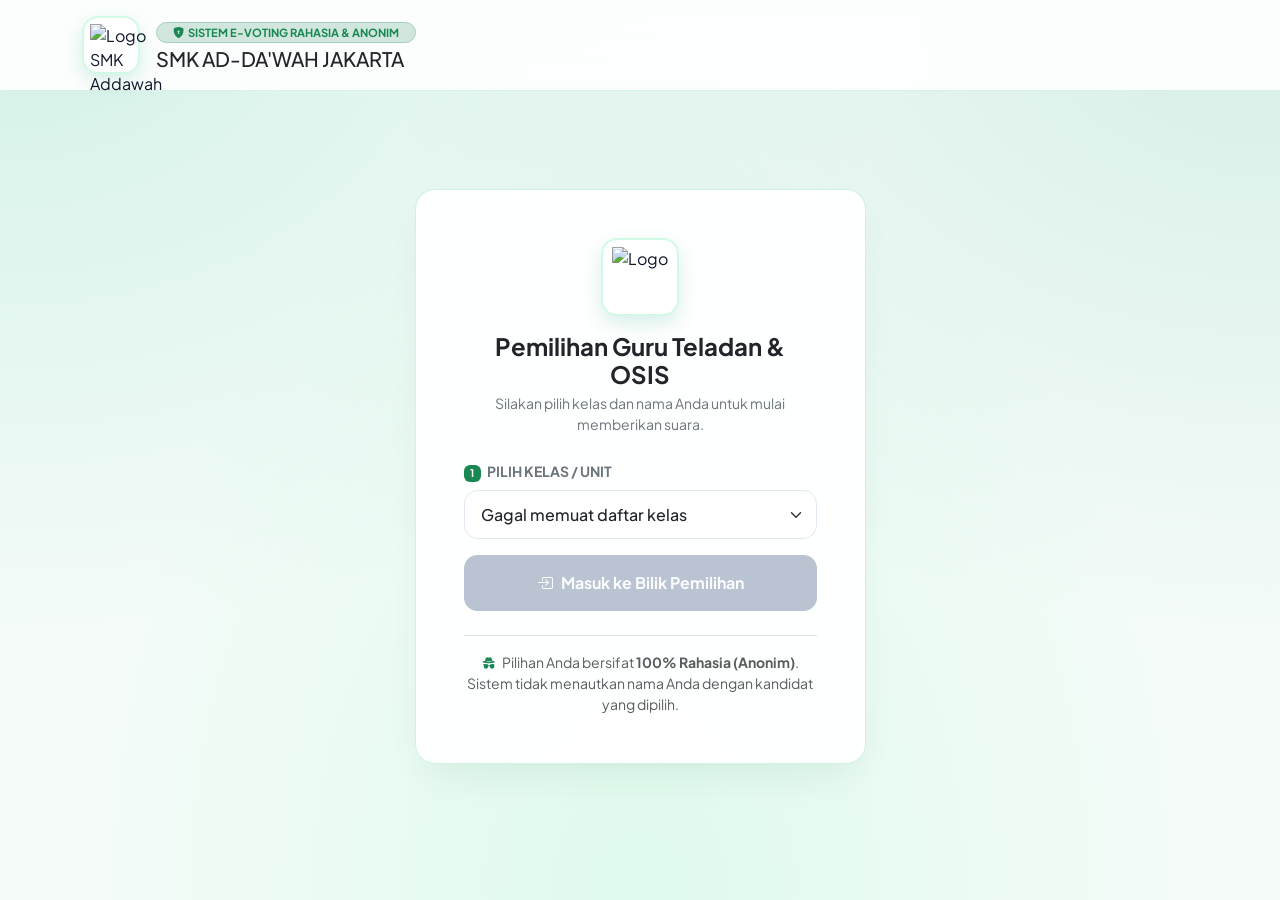
==== evoting-addawah/index.html @ 43972d04 "evoting" ====
<!DOCTYPE html>
<html lang="id">
<head>
    <meta charset="UTF-8">
    <meta name="viewport" content="width=device-width, initial-scale=1.0">
    <title>E-Voting SMK AD-DA'WAH</title>
    <!-- Bootstrap 5.3.3 CSS -->
    <link href="https://cdn.jsdelivr.net/npm/bootstrap@5.3.3/dist/css/bootstrap.min.css" rel="stylesheet">
    <!-- Bootstrap Icons -->
    <link href="https://cdn.jsdelivr.net/npm/bootstrap-icons@1.11.3/font/bootstrap-icons.min.css" rel="stylesheet">
    <!-- Custom Style -->
    <link rel="stylesheet" href="css/style.css">
</head>
<body>

    <!-- NAVBAR UTAMA -->
    <nav class="navbar navbar-emerald sticky-top py-3">
        <div class="container d-flex justify-content-between align-items-center">
            <div class="d-flex align-items-center gap-3">
                <!-- Klik 5x pada Logo untuk membuka Halaman Rahasia Admin -->
                <div class="school-logo-wrapper" id="secretLogoTrigger" title="Logo Sekolah">
                    <img src="https://i.ibb.co.com/Ngh0x6Rr/Addawah-300x.png" alt="Logo SMK Addawah" class="dynamic-school-logo">
                </div>
                <div>
                    <span class="badge bg-success-subtle text-success border border-success-subtle rounded-pill px-3 py-1 mb-1 fw-bold" style="font-size: 0.7rem;">
                        <i class="bi bi-shield-lock-fill me-1"></i>SISTEM E-VOTING RAHASIA & ANONIM
                    </span>
                    <h5 class="mb-0 fw-extrabold text-dark dynamic-school-name">SMK AD-DA'WAH JAKARTA</h5>
                </div>
            </div>

            <!-- Info Pemilih Aktif (Muncul saat di Bilik Suara) -->
            <div id="activeVoterBadge" class="d-none align-items-center gap-3">
                <div class="text-end d-none d-md-block">
                    <div class="fw-bold text-dark small" id="navVoterName">-</div>
                    <div class="text-success small fw-semibold" id="navVoterClass">-</div>
                </div>
                <button type="button" id="btnCancelVoteSession" class="btn btn-outline-danger btn-sm rounded-pill px-3 fw-semibold">
                    <i class="bi bi-box-arrow-right me-1"></i>Keluar
                </button>
            </div>
        </div>
    </nav>

    <!-- MAIN CONTENT CONTAINER -->
    <main class="container py-4 py-lg-5">

        <!-- =======================================================
             SECTION 1: HALAMAN LOGIN PEMILIH (CASCADING DROPDOWN)
             ======================================================= -->
        <section id="loginSection" class="row justify-content-center align-items-center" style="min-height: 75vh;">
            <div class="col-12 col-md-8 col-lg-5">
                <div class="glass-card p-4 p-md-5">
                    <div class="text-center mb-4">
                        <div class="mx-auto mb-3 school-logo-wrapper" style="width: 78px; height: 78px;">
                            <img src="https://i.ibb.co.com/Ngh0x6Rr/Addawah-300x.png" alt="Logo" class="dynamic-school-logo">
                        </div>
                        <h4 class="fw-bold text-dark mb-1 dynamic-election-title">Pemilihan Guru Teladan & OSIS</h4>
                        <p class="text-secondary small mb-0">Silakan pilih kelas dan nama Anda untuk mulai memberikan suara.</p>
                    </div>

                    <form id="voterLoginForm" novalidate>
                        <!-- LANGKAH 1: PILIH KELAS -->
                        <div class="mb-3">
                            <label for="selectKelas" class="form-label fw-bold small text-uppercase text-secondary">
                                <span class="badge bg-success me-1">1</span> Pilih Kelas / Unit
                            </label>
                            <select id="selectKelas" class="form-select" required>
                                <option value="">-- Memuat daftar kelas... --</option>
                            </select>
                        </div>

                        <!-- LANGKAH 2: PILIH NAMA (MUNCUL SETELAH KELAS DIPILIH) -->
                        <div id="stepNamaWrapper" class="mb-3 cascade-step cascade-hidden">
                            <label for="selectNama" class="form-label fw-bold small text-uppercase text-secondary">
                                <span class="badge bg-success me-1">2</span> Pilih Nama Lengkap
                            </label>
                            <select id="selectNama" class="form-select" required disabled>
                                <option value="">-- Pilih nama Anda --</option>
                            </select>
                        </div>

                        <!-- LANGKAH 3: PASSWORD (MUNCUL SETELAH NAMA DIPILIH) -->
                        <div id="stepPasswordWrapper" class="mb-4 cascade-step cascade-hidden">
                            <label for="inputVoterPassword" class="form-label fw-bold small text-uppercase text-secondary">
                                <span class="badge bg-success me-1">3</span> Kata Sandi / Token Pemilih
                            </label>
                            <div class="input-group">
                                <span class="input-group-text bg-light border-end-0 rounded-start-3">
                                    <i class="bi bi-key-fill text-success"></i>
                                </span>
                                <input type="password" id="inputVoterPassword" class="form-control border-start-0" placeholder="Masukkan password Anda..." required>
                                <button class="btn btn-outline-secondary rounded-end-3" type="button" id="toggleVoterPass">
                                    <i class="bi bi-eye"></i>
                                </button>
                            </div>
                        </div>

                        <!-- TOMBOL MASUK -->
                        <div id="loginActionWrapper" class="d-grid">
                            <button type="submit" id="btnVoterLogin" class="btn btn-emerald py-3" disabled>
                                <i class="bi bi-box-arrow-in-right me-2"></i>Masuk ke Bilik Pemilihan
                            </button>
                        </div>
                    </form>

                    <div class="mt-4 pt-3 border-top text-center">
                        <small class="text-muted d-block">
                            <i class="bi bi-incognito text-success me-1"></i>
                            Pilihan Anda bersifat <strong>100% Rahasia (Anonim)</strong>. Sistem tidak menautkan nama Anda dengan kandidat yang dipilih.
                        </small>
                    </div>
                </div>
            </div>
        </section>

        <!-- =======================================================
             SECTION 2: HALAMAN PEMILIHAN (WIZARD STEP-BY-STEP & REVIEW)
             ======================================================= -->
        <section id="votingSection" class="d-none">
            
            <!-- HEADER PROGRES WIZARD -->
            <div class="glass-card p-4 mb-4">
                <div class="d-flex flex-wrap justify-content-between align-items-center gap-3 mb-3">
                    <div>
                        <span class="badge bg-success-subtle text-success border border-success-subtle rounded-pill px-3 py-1 mb-2 fw-bold" id="wizardStepBadge">
                            Langkah 1 dari 7
                        </span>
                        <h4 class="fw-bold mb-1 text-dark" id="wizardCategoryTitle">Memuat Kategori...</h4>
                        <p class="text-secondary small mb-0" id="wizardCategoryDesc">
    Pilih 1 kandidat guru untuk setiap kategori. Klik kembali kartu kandidat yang terpilih jika ingin mengubah pilihan.
</p>
                    </div>
                    <div class="text-md-end">
                        <span class="small fw-bold text-secondary d-block mb-1">PROGRES PEMILIHAN</span>
                        <span class="fs-5 fw-extrabold text-success" id="wizardProgressText">0 / 0 Terisi</span>
                    </div>
                </div>
                <div class="progress" style="height: 8px; border-radius: 99px; background-color: #e2e8f0;">
                    <div id="wizardProgressBar" class="progress-bar bg-success" role="progressbar" style="width: 0%; transition: width 0.35s ease;"></div>
                </div>
            </div>

            <!-- STEP VIEW A: GRID KANDIDAT + SEARCH BAR -->
            <div id="wizardCandidateStepView">
                <!-- Baris Pencarian Cepat & Indikator Pilihan Saat Ini -->
                <div class="glass-card p-3 mb-4">
                    <div class="row g-3 align-items-center justify-content-between">
                        <div class="col-12 col-md-5 col-lg-4">
                            <div class="input-group input-group-sm">
                                <span class="input-group-text bg-white border-end-0 text-secondary">
                                    <i class="bi bi-search"></i>
                                </span>
                                <input type="search" id="wizardSearchInput" class="form-control border-start-0 ps-0" placeholder="Ketik nama atau jabatan guru...">
                            </div>
                        </div>
                        <div class="col-12 col-md-7 col-lg-8 text-md-end">
                            <span class="small text-secondary" id="currentStepSelectionInfo">
                                Belum ada kandidat dipilih pada kategori ini.
                            </span>
                        </div>
                    </div>
                </div>

                <!-- Grid 26 Card Kandidat Responsif -->
                <div class="row g-3 mb-4" id="wizardCandidatesGrid">
                    <!-- Diisi dinamis oleh js/vote.js -->
                </div>

                <!-- Navigasi Footer Step (Sebelumnya / Selanjutnya) -->
                <div class="glass-card p-3 px-4 d-flex justify-content-between align-items-center">
                    <button type="button" id="btnWizardPrev" class="btn btn-light border rounded-3 px-4 fw-semibold" disabled>
                        <i class="bi bi-arrow-left me-2"></i>Sebelumnya
                    </button>
                    <button type="button" id="btnWizardNext" class="btn btn-emerald px-4 py-2" disabled>
                        Selanjutnya<i class="bi bi-arrow-right ms-2"></i>
                    </button>
                </div>
            </div>

            <!-- STEP VIEW B: HALAMAN RINGKASAN (REVIEW PILIHAN SEBELUM KIRIM FINAL) -->
            <div id="wizardReviewStepView" class="d-none">
                <div class="glass-card p-4 mb-4">
                    <div class="d-flex flex-wrap justify-content-between align-items-center gap-2 mb-4 pb-3 border-bottom">
                        <div>
                            <h5 class="fw-bold text-dark mb-1">
                                <i class="bi bi-clipboard2-check-fill text-success me-2"></i>Ringkasan Pilihan Anda
                            </h5>
                            <p class="text-secondary small mb-0">
                                Periksa kembali seluruh kandidat yang telah Anda pilih di setiap kategori. Klik tombol <strong>Ubah</strong> jika ingin mengganti pilihan pada kategori tertentu.
                            </p>
                        </div>
                        <button type="button" id="btnResetAllWizardChoices" class="btn btn-outline-danger btn-sm rounded-3">
                            <i class="bi bi-arrow-counterclockwise me-1"></i>Ulangi Semua dari Awal
                        </button>
                    </div>

                    <!-- Daftar Card Ringkasan 7 Kategori -->
                    <div class="row g-3" id="wizardReviewList">
                        <!-- Diisi dinamis oleh js/vote.js -->
                    </div>
                </div>

                <!-- Tombol Aksi Final -->
                <div class="glass-card p-4 d-flex flex-column flex-md-row justify-content-between align-items-center gap-3">
                    <button type="button" id="btnBackFromReview" class="btn btn-light border rounded-3 px-4 fw-semibold w-100 w-md-auto">
                        <i class="bi bi-arrow-left me-2"></i>Kembali ke Kategori Terakhir
                    </button>
                    <button type="button" id="btnSubmitFinalVote" class="btn btn-emerald px-5 py-3 w-100 w-md-auto">
                        <i class="bi bi-send-check-fill me-2"></i>Kirim Pilihan Saya (Final)
                    </button>
                </div>
            </div>

        </section>

    </main>

    <!-- =======================================================
         MODAL 1: PENOLAKAN SUDAH MEMILIH ("Maaf, Anda sudah memberikan suara")
         ======================================================= -->
    <div class="modal fade" id="alreadyVotedModal" tabindex="-1" aria-hidden="true" data-bs-backdrop="static">
        <div class="modal-dialog modal-dialog-centered">
            <div class="modal-content border-0 rounded-4 shadow-lg overflow-hidden">
                <div class="bg-danger text-white p-4 text-center">
                    <div class="mx-auto mb-2 d-flex align-items-center justify-content-center rounded-circle bg-white text-danger" style="width: 64px; height: 64px;">
                        <i class="bi bi-shield-exclamation fs-1"></i>
                    </div>
                    <h5 class="fw-bold mb-0">Akses Pemilihan Ditolak</h5>
                </div>
                <div class="modal-body p-4 text-center">
                    <h5 class="fw-bold text-dark mb-2">Maaf, Anda sudah memberikan suara</h5>
                    <p class="text-secondary small mb-0" id="alreadyVotedDetail">
                        Akun pemilih ini tercatat telah menyelesaikan proses pemilihan sebelumnya. Setiap pemilih hanya memiliki 1 hak suara.
                    </p>
                </div>
                <div class="modal-footer border-0 justify-content-center pb-4 pt-0">
                    <button type="button" class="btn btn-secondary rounded-pill px-4 fw-semibold" data-bs-dismiss="modal">
                        Mengerti & Tutup
                    </button>
                </div>
            </div>
        </div>
    </div>

    <!-- =======================================================
         MODAL 2: KONFIRMASI KIRIM SUARA & LOADING STATE
         ======================================================= -->
    <div class="modal fade" id="confirmVoteModal" tabindex="-1" aria-hidden="true" data-bs-backdrop="static">
        <div class="modal-dialog modal-dialog-centered">
            <div class="modal-content border-0 rounded-4 shadow-lg">
                <div class="modal-header bg-success text-white border-0 rounded-top-4">
                    <h5 class="modal-title fw-bold">
                        <i class="bi bi-patch-check-fill me-2"></i>Konfirmasi Pengiriman Suara
                    </h5>
                    <button type="button" class="btn-close btn-close-white" data-bs-dismiss="modal" id="btnCloseConfirmModal"></button>
                </div>
                <div class="modal-body p-4">
                    <p class="text-secondary small mb-3">
                        Periksa kembali ringkasan pilihan Anda. Setelah dikirim, pilihan <strong>tidak dapat diubah</strong> dan akan dicatat secara anonim:
                    </p>
                    <ul class="list-group list-group-flush border rounded-3 mb-3" id="summaryVoteList">
                        <!-- Ringkasan kategori -> kandidat -->
                    </ul>
                    <div class="alert alert-success d-flex align-items-center gap-2 py-2 px-3 mb-0 small">
                        <i class="bi bi-lock-fill"></i>
                        <span>Identitas Anda dipisahkan secara otomatis dari perolehan suara kandidat.</span>
                    </div>
                </div>
                <div class="modal-footer border-0 pt-0 px-4 pb-4">
                    <button type="button" class="btn btn-light rounded-3 fw-semibold" data-bs-dismiss="modal" id="btnCancelConfirmVote">Periksa Lagi</button>
                    <button type="button" class="btn btn-emerald px-4" id="btnFinalSubmitVote">
                        <i class="bi bi-cloud-arrow-up-fill me-2"></i>Ya, Kirim Sekarang
                    </button>
                </div>
            </div>
        </div>
    </div>

    <!-- =======================================================
         GLOBAL REUSABLE MODAL & TOAST CONTAINER (NO NATIVE ALERT)
         ======================================================= -->
    <div class="toast-container position-fixed top-0 end-0 p-3" id="globalToastContainer" style="z-index: 1095;"></div>

    <div class="modal fade" id="globalDialogModal" tabindex="-1" aria-hidden="true">
        <div class="modal-dialog modal-dialog-centered">
            <div class="modal-content border-0 rounded-4 shadow">
                <div class="modal-header border-0 pb-0">
                    <h5 class="modal-title fw-bold" id="globalDialogTitle">Informasi</h5>
                    <button type="button" class="btn-close" data-bs-dismiss="modal"></button>
                </div>
                <div class="modal-body text-secondary" id="globalDialogBody"></div>
                <div class="modal-footer border-0 pt-0" id="globalDialogFooter">
                    <button type="button" class="btn btn-emerald px-4" data-bs-dismiss="modal">Tutup</button>
                </div>
            </div>
        </div>
    </div>

    <!-- SCRIPTS -->
    <script src="https://cdn.jsdelivr.net/npm/bootstrap@5.3.3/dist/js/bootstrap.bundle.min.js"></script>
    <script src="https://cdn.jsdelivr.net/npm/@supabase/supabase-js@2"></script>
    <script src="js/app.js"></script>
    <script src="js/auth.js"></script>
    <script src="js/vote.js"></script>
</body>
</html>
---- evoting-addawah/css/style.css ----
@import url('https://fonts.googleapis.com/css2?family=Plus+Jakarta+Sans:wght@400;500;600;700;800&display=swap');

:root {
    --emerald-950: #022c22;
    --emerald-900: #064e3b;
    --emerald-800: #065f46;
    --emerald-700: #047857;
    --emerald-600: #059669;
    --emerald-500: #10b981;
    --emerald-400: #34d399;
    --emerald-100: #d1fae5;
    --emerald-50:  #ecfdf5;
    --crimson-600: #e11d48;
    --crimson-100: #ffe4e6;
    --crimson-50:  #fff1f2;
    --slate-900:   #0f172a;
    --slate-700:   #334155;
    --slate-500:   #64748b;
    --slate-200:   #e2e8f0;
    --slate-100:   #f1f5f9;
    --custom-bg-image: none;
}

* {
    font-family: 'Plus Jakarta Sans', -apple-system, BlinkMacSystemFont, sans-serif;
    box-sizing: border-box;
}

body {
    min-height: 100vh;
    background-color: #f4fbf8;
    background-image: 
        var(--custom-bg-image),
        radial-gradient(at 0% 0%, rgba(16, 185, 129, 0.14) 0px, transparent 50%),
        radial-gradient(at 100% 0%, rgba(5, 150, 105, 0.12) 0px, transparent 50%),
        radial-gradient(at 50% 100%, rgba(209, 250, 229, 0.6) 0px, transparent 60%);
    background-size: cover;
    background-position: center;
    background-attachment: fixed;
    color: var(--slate-900);
    overflow-x: hidden;
}

/* Lapisan Overlay jika Admin mengunggah Background Custom */
body.has-custom-bg::before {
    content: "";
    position: fixed;
    inset: 0;
    background: linear-gradient(135deg, rgba(2, 44, 34, 0.78) 0%, rgba(5, 150, 105, 0.68) 100%);
    backdrop-filter: blur(4px);
    z-index: -1;
}

/* Glass Card & Surface */
.glass-card {
    background: rgba(255, 255, 255, 0.94);
    backdrop-filter: blur(16px);
    -webkit-backdrop-filter: blur(16px);
    border: 1px solid rgba(16, 185, 129, 0.18);
    border-radius: 1.25rem;
    box-shadow: 0 20px 40px -15px rgba(6, 78, 59, 0.1);
}

.navbar-emerald {
    background: rgba(255, 255, 255, 0.9);
    backdrop-filter: blur(14px);
    border-bottom: 1px solid rgba(16, 185, 129, 0.16);
}

/* Brand & Logo */
.school-logo-wrapper {
    width: 58px;
    height: 58px;
    border-radius: 16px;
    background: #ffffff;
    padding: 6px;
    box-shadow: 0 8px 20px rgba(5, 150, 105, 0.15);
    border: 2px solid var(--emerald-100);
    cursor: pointer;
    transition: transform 0.25s cubic-bezier(0.34, 1.56, 0.64, 1);
    user-select: none;
}

.school-logo-wrapper:hover {
    transform: scale(1.06) rotate(-2deg);
}

.school-logo-wrapper img {
    width: 100%;
    height: 100%;
    object-fit: contain;
}

/* Buttons & Inputs */
.btn-emerald {
    background: linear-gradient(135deg, var(--emerald-600) 0%, var(--emerald-700) 100%);
    color: #ffffff;
    border: none;
    border-radius: 0.85rem;
    font-weight: 700;
    padding: 0.75rem 1.5rem;
    box-shadow: 0 10px 20px -8px rgba(5, 150, 105, 0.45);
    transition: all 0.25s ease;
}

.btn-emerald:hover:not(:disabled) {
    background: linear-gradient(135deg, var(--emerald-500) 0%, var(--emerald-600) 100%);
    color: #ffffff;
    transform: translateY(-2px);
    box-shadow: 0 14px 24px -8px rgba(5, 150, 105, 0.55);
}

.btn-emerald:disabled {
    background: #94a3b8;
    color: #f8fafc;
    box-shadow: none;
    cursor: not-allowed;
}

.btn-outline-emerald {
    border: 1.5px solid var(--emerald-600);
    color: var(--emerald-700);
    background: transparent;
    border-radius: 0.85rem;
    font-weight: 600;
    transition: all 0.2s ease;
}

.btn-outline-emerald:hover {
    background: var(--emerald-50);
    color: var(--emerald-800);
    border-color: var(--emerald-700);
}

.form-control, .form-select {
    border-radius: 0.85rem;
    border: 1.5px solid var(--slate-200);
    padding: 0.72rem 1rem;
    font-weight: 500;
    transition: all 0.2s ease;
}

.form-control:focus, .form-select:focus {
    border-color: var(--emerald-500);
    box-shadow: 0 0 0 4px rgba(16, 185, 129, 0.15);
}

/* Cascading Dropdown Animation */
.cascade-step {
    transition: all 0.35s cubic-bezier(0.16, 1, 0.3, 1);
}

.cascade-hidden {
    opacity: 0;
    max-height: 0;
    overflow: hidden;
    transform: translateY(-8px);
    pointer-events: none;
    margin: 0 !important;
}

.cascade-visible {
    opacity: 1;
    max-height: 220px;
    transform: translateY(0);
}

/* ============================================================
   WIZARD PEMILIHAN (STEP-BY-STEP CANDIDATE CARDS)
   ============================================================ */
.candidate-wizard-card {
    background: #ffffff;
    border: 1.5px solid var(--slate-200);
    border-radius: 1rem;
    padding: 1.15rem;
    cursor: pointer;
    transition: all 0.2s cubic-bezier(0.16, 1, 0.3, 1);
    position: relative;
    height: 100%;
    display: flex;
    align-items: center;
    gap: 1rem;
    text-align: left;
    width: 100%;
}

.candidate-wizard-card:hover:not(:disabled) {
    border-color: var(--emerald-500);
    transform: translateY(-2px);
    box-shadow: 0 10px 24px -10px rgba(5, 150, 105, 0.18);
}

.candidate-wizard-avatar {
    width: 58px;
    height: 58px;
    min-width: 58px;
    border-radius: 50%;
    object-fit: cover;
    border: 2px solid var(--emerald-100);
    background: var(--emerald-50);
}

.candidate-wizard-info {
    flex-grow: 1;
    min-width: 0;
}

.candidate-wizard-name {
    font-weight: 700;
    font-size: 0.95rem;
    color: var(--slate-900);
    margin-bottom: 0.15rem;
    white-space: nowrap;
    overflow: hidden;
    text-overflow: ellipsis;
}

.candidate-wizard-role {
    font-size: 0.78rem;
    color: var(--slate-500);
    font-weight: 500;
    white-space: nowrap;
    overflow: hidden;
    text-overflow: ellipsis;
}

/* STATE 1: KANDIDAT DIPILIH PADA KATEGORI SAAT INI (HIJAU) */
.candidate-wizard-card.state-selected {
    background: linear-gradient(135deg, var(--emerald-600) 0%, var(--emerald-700) 100%);
    border-color: var(--emerald-800);
    color: #ffffff;
    box-shadow: 0 12px 26px -8px rgba(5, 150, 105, 0.45);
}

.candidate-wizard-card.state-selected .candidate-wizard-name {
    color: #ffffff;
}

.candidate-wizard-card.state-selected .candidate-wizard-role {
    color: var(--emerald-100);
}

.candidate-wizard-card.state-selected .candidate-wizard-avatar {
    border-color: #ffffff;
}

/* STATE 2: KANDIDAT SUDAH DIPILIH DI KATEGORI LAIN (LOCKED / LOW OPACITY) */
.candidate-wizard-card.state-locked-used {
    background: #f8fafc;
    border: 1.5px dashed #cbd5e1;
    opacity: 0.55;
    cursor: not-allowed;
    filter: grayscale(40%);
}

.candidate-wizard-used-badge {
    display: inline-block;
    margin-top: 0.35rem;
    font-size: 0.7rem;
    font-weight: 600;
    color: #64748b;
    background: #e2e8f0;
    padding: 0.15rem 0.55rem;
    border-radius: 6px;
}

/* Card pada Halaman Ringkasan (Review) */
.review-item-card {
    background: #ffffff;
    border: 1px solid var(--slate-200);
    border-radius: 12px;
    padding: 1rem 1.25rem;
    transition: border-color 0.2s ease;
}

.review-item-card:hover {
    border-color: var(--emerald-400);
}

/* ============================================================
   ADMIN DASHBOARD STYLING
   ============================================================ */
.admin-sidebar {
    background: linear-gradient(180deg, var(--emerald-950) 0%, var(--emerald-900) 100%);
    color: #ffffff;
    min-height: 100vh;
}

.admin-nav-link {
    display: flex;
    align-items: center;
    gap: 0.75rem;
    padding: 0.85rem 1.1rem;
    color: rgba(255, 255, 255, 0.75);
    border-radius: 0.85rem;
    font-weight: 600;
    text-decoration: none;
    transition: all 0.2s ease;
    margin-bottom: 0.35rem;
    border: none;
    background: transparent;
    width: 100%;
    text-align: left;
}

.admin-nav-link:hover {
    background: rgba(255, 255, 255, 0.1);
    color: #ffffff;
}

.admin-nav-link.active {
    background: var(--emerald-500);
    color: #ffffff;
    box-shadow: 0 8px 20px -4px rgba(16, 185, 129, 0.5);
}

.stat-card {
    border-radius: 1.15rem;
    border: 1px solid rgba(16, 185, 129, 0.15);
    background: #ffffff;
    padding: 1.35rem;
    box-shadow: 0 8px 24px -10px rgba(6, 78, 59, 0.08);
    transition: transform 0.2s ease;
}

.stat-card:hover {
    transform: translateY(-3px);
}

.stat-icon {
    width: 48px;
    height: 48px;
    border-radius: 14px;
    display: flex;
    align-items: center;
    justify-content: center;
    font-size: 1.4rem;
}

/* Kartu Podium Pemenang */
/* Kartu Podium Pemenang (Minimalis, Bersih & Profesional) */
.podium-card {
    border-radius: 12px;
    background: #ffffff;
    border: 1px solid #eef2f6;
    padding: 1.25rem 1.35rem;
    box-shadow: 0 4px 20px -2px rgba(15, 23, 42, 0.05);
    transition: transform 0.2s ease, box-shadow 0.2s ease;
}

.podium-card:hover {
    transform: translateY(-2px);
    box-shadow: 0 10px 25px -4px rgba(15, 23, 42, 0.08);
}

/* Scrollbar halus */
::-webkit-scrollbar {
    width: 8px;
    height: 8px;
}
::-webkit-scrollbar-track {
    background: #f1f5f9;
}
::-webkit-scrollbar-thumb {
    background: #cbd5e1;
    border-radius: 999px;
}
::-webkit-scrollbar-thumb:hover {
    background: var(--emerald-600);
}
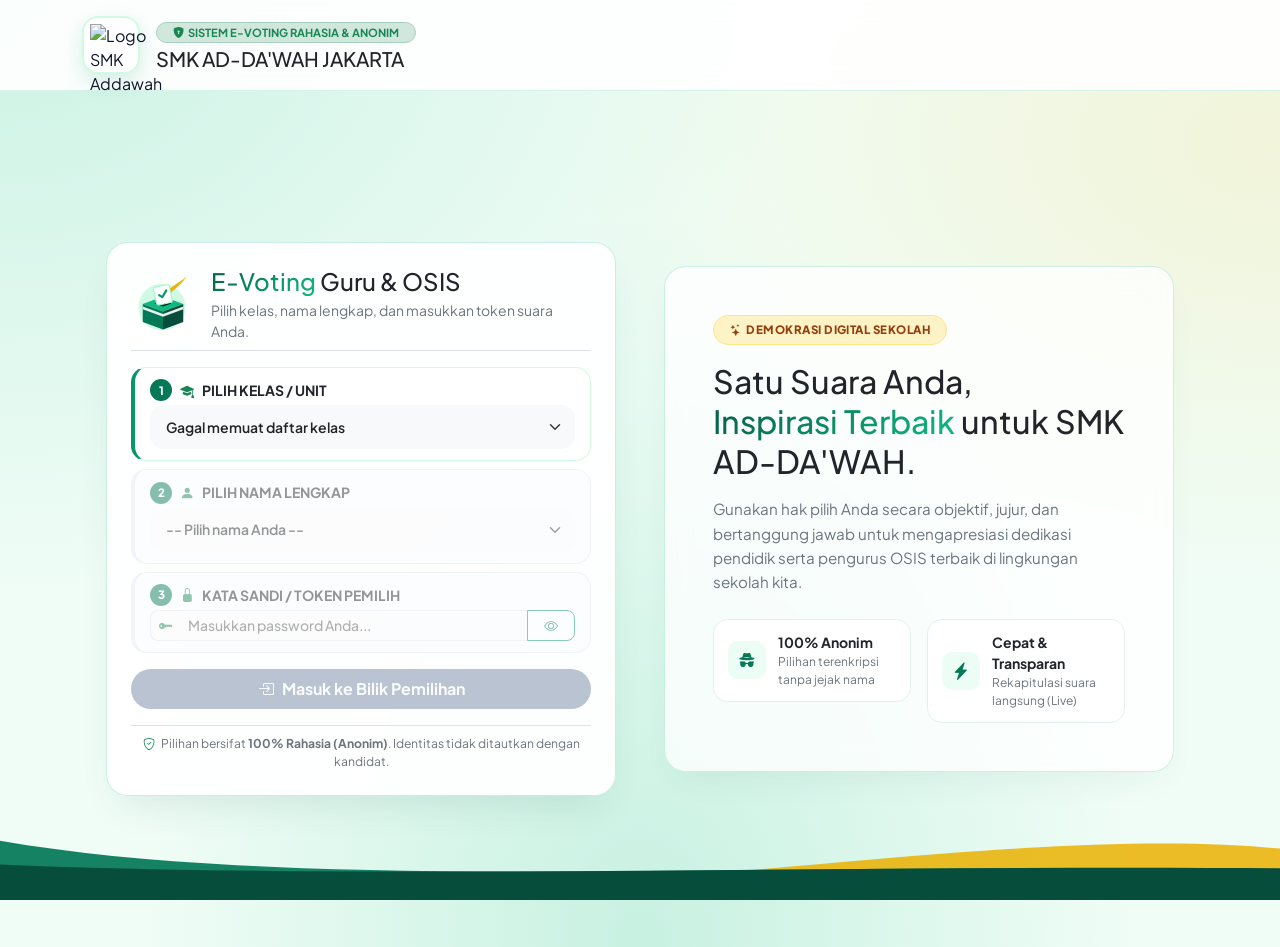
==== commit f452e70e: "evoting terbaru desain" ====
--- a/evoting-addawah/index.html
+++ b/evoting-addawah/index.html
@@ -13,6 +13,15 @@
 </head>
 <body>
 
+   <!-- ORNAMEN GELOMBANG BAWAH (FOREST GREEN, EMERALD & GOLD) -->
+    <div class="wave-decor-bottom">
+        <svg viewBox="0 0 1440 120" fill="none" xmlns="http://www.w3.org/2000/svg" preserveAspectRatio="none" style="width:100%;height:100%;">
+            <path d="M720,95 C1020,65 1260,35 1440,55 L1440,120 L720,120 Z" fill="#eab308" fill-opacity="0.88"/>
+            <path d="M0,45 C360,115 920,65 1440,85 L1440,120 L0,120 Z" fill="#047857" fill-opacity="0.92"/>
+            <path d="M0,75 C420,95 980,75 1440,80 L1440,120 L0,120 Z" fill="#064e3b"/>
+        </svg>
+    </div>
+
     <!-- NAVBAR UTAMA -->
     <nav class="navbar navbar-emerald sticky-top py-3">
         <div class="container d-flex justify-content-between align-items-center">
@@ -46,71 +55,143 @@
     <main class="container py-4 py-lg-5">
 
         <!-- =======================================================
-             SECTION 1: HALAMAN LOGIN PEMILIH (CASCADING DROPDOWN)
+             SECTION 1: HALAMAN LOGIN (DESKTOP SPLIT LEBAR / MOBILE VERTIKAL)
              ======================================================= -->
-        <section id="loginSection" class="row justify-content-center align-items-center" style="min-height: 75vh;">
-            <div class="col-12 col-md-8 col-lg-5">
-                <div class="glass-card p-4 p-md-5">
-                    <div class="text-center mb-4">
-                        <div class="mx-auto mb-3 school-logo-wrapper" style="width: 78px; height: 78px;">
-                            <img src="https://i.ibb.co.com/Ngh0x6Rr/Addawah-300x.png" alt="Logo" class="dynamic-school-logo">
+        <section id="loginSection" class="login-viewport-wrapper">
+            <div class="row g-4 g-lg-5 align-items-center justify-content-center w-100 mx-auto" style="max-width: 1140px;">
+                
+                <!-- KOLOM KIRI/TENGAH: FORM LOGIN (TETAP & TIDAK BERGESER KE BAWAH) -->
+                <div class="col-12 col-md-9 col-lg-6">
+                    <div class="login-shell-card p-3 p-md-4">
+
+                        <!-- Header Kotak Suara & Judul -->
+                        <div class="d-flex align-items-center gap-3 mb-3 pb-2 border-bottom">
+                            <div class="ballot-svg-wrap">
+                                <svg viewBox="0 0 120 120" fill="none" xmlns="http://www.w3.org/2000/svg">
+                                    <circle cx="58" cy="64" r="44" fill="#d1fae5"/>
+                                    <path d="M62 42 C72 24, 88 22, 104 6 C92 26, 78 30, 68 46 Z" fill="#eab308"/>
+                                    <polygon points="22,58 60,44 98,58 60,72" fill="#10b981"/>
+                                    <polygon points="22,58 60,72 60,106 22,92" fill="#047857"/>
+                                    <polygon points="98,58 60,72 60,106 98,92" fill="#064e3b"/>
+                                    <polygon points="22,63 60,77 98,63 98,68 60,82 22,68" fill="#ffffff" fill-opacity="0.9"/>
+                                    <polygon points="44,57 60,51 76,57 60,63" fill="#022c22"/>
+                                    <g transform="rotate(-12 60 42)">
+                                        <rect x="45" y="24" width="30" height="34" rx="4" fill="#ffffff" stroke="#a7f3d0" stroke-width="2"/>
+                                        <path d="M53 40 L58 45 L68 34" stroke="#059669" stroke-width="4" stroke-linecap="round" stroke-linejoin="round"/>
+                                    </g>
+                                </svg>
+                            </div>
+                            <div>
+                                <h4 class="fw-extrabold mb-1 text-dark dynamic-election-title">
+                                    <span class="title-accent-green">E-Voting</span> Guru & OSIS
+                                </h4>
+                                <p class="text-secondary small mb-0">
+                                    Pilih kelas, nama lengkap, dan masukkan token suara Anda.
+                                </p>
+                            </div>
                         </div>
-                        <h4 class="fw-bold text-dark mb-1 dynamic-election-title">Pemilihan Guru Teladan & OSIS</h4>
-                        <p class="text-secondary small mb-0">Silakan pilih kelas dan nama Anda untuk mulai memberikan suara.</p>
-                    </div>
-
-                    <form id="voterLoginForm" novalidate>
-                        <!-- LANGKAH 1: PILIH KELAS -->
-                        <div class="mb-3">
-                            <label for="selectKelas" class="form-label fw-bold small text-uppercase text-secondary">
-                                <span class="badge bg-success me-1">1</span> Pilih Kelas / Unit
-                            </label>
-                            <select id="selectKelas" class="form-select" required>
-                                <option value="">-- Memuat daftar kelas... --</option>
-                            </select>
+
+                        <form id="voterLoginForm" novalidate>
+                            <!-- KARTU 1: PILIH KELAS -->
+                            <div class="login-step-card mb-2">
+                                <label for="selectKelas" class="form-label fw-bold small text-uppercase text-dark d-flex align-items-center gap-2 mb-1">
+                                    <span class="step-badge-circle">1</span>
+                                    <i class="bi bi-mortarboard-fill text-success"></i>
+                                    <span>Pilih Kelas / Unit</span>
+                                </label>
+                                <select id="selectKelas" class="form-select form-select-sm border-0 bg-light fw-semibold" required>
+                                    <option value="">-- Memuat daftar kelas... --</option>
+                                </select>
+                            </div>
+
+                            <!-- KARTU 2: PILIH NAMA -->
+                            <div id="stepNamaWrapper" class="login-step-card mb-2 cascade-step cascade-hidden">
+                                <label for="selectNama" class="form-label fw-bold small text-uppercase text-dark d-flex align-items-center gap-2 mb-1">
+                                    <span class="step-badge-circle">2</span>
+                                    <i class="bi bi-person-fill text-success"></i>
+                                    <span>Pilih Nama Lengkap</span>
+                                </label>
+                                <select id="selectNama" class="form-select form-select-sm border-0 bg-light fw-semibold" required disabled>
+                                    <option value="">-- Pilih nama Anda --</option>
+                                </select>
+                            </div>
+
+                            <!-- KARTU 3: KATA SANDI -->
+                            <div id="stepPasswordWrapper" class="login-step-card mb-3 cascade-step cascade-hidden">
+                                <label for="inputVoterPassword" class="form-label fw-bold small text-uppercase text-dark d-flex align-items-center gap-2 mb-1">
+                                    <span class="step-badge-circle">3</span>
+                                    <i class="bi bi-lock-fill text-success"></i>
+                                    <span>Kata Sandi / Token Pemilih</span>
+                                </label>
+                                <div class="input-group input-group-sm">
+                                    <span class="input-group-text bg-light border-end-0 rounded-start-3">
+                                        <i class="bi bi-key-fill text-success"></i>
+                                    </span>
+                                    <input type="password" id="inputVoterPassword" class="form-control bg-light border-start-0" placeholder="Masukkan password Anda..." required>
+                                    <button class="btn btn-outline-emerald btn-sm rounded-end-3 px-3" type="button" id="toggleVoterPass">
+                                        <i class="bi bi-eye"></i>
+                                    </button>
+                                </div>
+                            </div>
+
+                            <!-- TOMBOL MASUK UTAMA (HIJAU) -->
+                            <div id="loginActionWrapper" class="d-grid">
+                                <button type="submit" id="btnVoterLogin" class="btn btn-emerald py-2 fs-6 rounded-pill" disabled>
+                                    <i class="bi bi-box-arrow-in-right me-2"></i>Masuk ke Bilik Pemilihan
+                                </button>
+                            </div>
+                        </form>
+
+                        <div class="mt-3 pt-2 border-top text-center">
+                            <small class="text-secondary d-block" style="font-size: 0.76rem;">
+                                <i class="bi bi-shield-check text-success fw-bold me-1"></i>
+                                Pilihan bersifat <strong>100% Rahasia (Anonim)</strong>. Identitas tidak ditautkan dengan kandidat.
+                            </small>
                         </div>
-
-                        <!-- LANGKAH 2: PILIH NAMA (MUNCUL SETELAH KELAS DIPILIH) -->
-                        <div id="stepNamaWrapper" class="mb-3 cascade-step cascade-hidden">
-                            <label for="selectNama" class="form-label fw-bold small text-uppercase text-secondary">
-                                <span class="badge bg-success me-1">2</span> Pilih Nama Lengkap
-                            </label>
-                            <select id="selectNama" class="form-select" required disabled>
-                                <option value="">-- Pilih nama Anda --</option>
-                            </select>
+                    </div>
+                </div>
+
+                <!-- KOLOM KANAN: PANEL SLOGAN & IDENTITAS SEKOLAH (KHUSUS DESKTOP LEBAR) -->
+                <div class="col-12 col-md-9 col-lg-6">
+                    <div class="slogan-hero-panel p-4 p-xl-5">
+                        <span class="badge slogan-gold-badge rounded-pill px-3 py-2 mb-3">
+                            <i class="bi bi-stars me-1"></i>DEMOKRASI DIGITAL SEKOLAH
+                        </span>
+                        <h2 class="fw-extrabold text-dark mb-3 lh-sm">
+                            Satu Suara Anda, <br>
+                            <span class="title-accent-green">Inspirasi Terbaik</span> untuk SMK AD-DA'WAH.
+                        </h2>
+                        <p class="text-secondary mb-4" style="font-size: 0.95rem; line-height: 1.6;">
+                            Gunakan hak pilih Anda secara objektif, jujur, dan bertanggung jawab untuk mengapresiasi dedikasi pendidik serta pengurus OSIS terbaik di lingkungan sekolah kita.
+                        </p>
+
+                        <div class="row g-3">
+                            <div class="col-sm-6">
+                                <div class="slogan-feature-item">
+                                    <div class="slogan-feature-icon">
+                                        <i class="bi bi-incognito"></i>
+                                    </div>
+                                    <div>
+                                        <div class="fw-bold text-dark small">100% Anonim</div>
+                                        <div class="text-secondary" style="font-size: 0.75rem;">Pilihan terenkripsi tanpa jejak nama</div>
+                                    </div>
+                                </div>
+                            </div>
+                            <div class="col-sm-6">
+                                <div class="slogan-feature-item">
+                                    <div class="slogan-feature-icon">
+                                        <i class="bi bi-lightning-charge-fill"></i>
+                                    </div>
+                                    <div>
+                                        <div class="fw-bold text-dark small">Cepat & Transparan</div>
+                                        <div class="text-secondary" style="font-size: 0.75rem;">Rekapitulasi suara langsung (Live)</div>
+                                    </div>
+                                </div>
+                            </div>
                         </div>
-
-                        <!-- LANGKAH 3: PASSWORD (MUNCUL SETELAH NAMA DIPILIH) -->
-                        <div id="stepPasswordWrapper" class="mb-4 cascade-step cascade-hidden">
-                            <label for="inputVoterPassword" class="form-label fw-bold small text-uppercase text-secondary">
-                                <span class="badge bg-success me-1">3</span> Kata Sandi / Token Pemilih
-                            </label>
-                            <div class="input-group">
-                                <span class="input-group-text bg-light border-end-0 rounded-start-3">
-                                    <i class="bi bi-key-fill text-success"></i>
-                                </span>
-                                <input type="password" id="inputVoterPassword" class="form-control border-start-0" placeholder="Masukkan password Anda..." required>
-                                <button class="btn btn-outline-secondary rounded-end-3" type="button" id="toggleVoterPass">
-                                    <i class="bi bi-eye"></i>
-                                </button>
-                            </div>
-                        </div>
-
-                        <!-- TOMBOL MASUK -->
-                        <div id="loginActionWrapper" class="d-grid">
-                            <button type="submit" id="btnVoterLogin" class="btn btn-emerald py-3" disabled>
-                                <i class="bi bi-box-arrow-in-right me-2"></i>Masuk ke Bilik Pemilihan
-                            </button>
-                        </div>
-                    </form>
-
-                    <div class="mt-4 pt-3 border-top text-center">
-                        <small class="text-muted d-block">
-                            <i class="bi bi-incognito text-success me-1"></i>
-                            Pilihan Anda bersifat <strong>100% Rahasia (Anonim)</strong>. Sistem tidak menautkan nama Anda dengan kandidat yang dipilih.
-                        </small>
-                    </div>
-                </div>
+                    </div>
+                </div>
+
             </div>
         </section>
 
@@ -141,25 +222,19 @@
                 </div>
             </div>
 
-            <!-- STEP VIEW A: GRID KANDIDAT + SEARCH BAR -->
+            <!-- STEP VIEW A: GRID KANDIDAT + SEARCH PILL & TOMBOL NAVIGASI MENONJOL -->
             <div id="wizardCandidateStepView">
-                <!-- Baris Pencarian Cepat & Indikator Pilihan Saat Ini -->
-                <div class="glass-card p-3 mb-4">
-                    <div class="row g-3 align-items-center justify-content-between">
-                        <div class="col-12 col-md-5 col-lg-4">
-                            <div class="input-group input-group-sm">
-                                <span class="input-group-text bg-white border-end-0 text-secondary">
-                                    <i class="bi bi-search"></i>
-                                </span>
-                                <input type="search" id="wizardSearchInput" class="form-control border-start-0 ps-0" placeholder="Ketik nama atau jabatan guru...">
-                            </div>
-                        </div>
-                        <div class="col-12 col-md-7 col-lg-8 text-md-end">
-                            <span class="small text-secondary" id="currentStepSelectionInfo">
-                                Belum ada kandidat dipilih pada kategori ini.
-                            </span>
-                        </div>
-                    </div>
+                <!-- Search Pill di Atas Grid -->
+                <div class="wizard-search-pill mb-2 d-flex align-items-center">
+                    <i class="bi bi-search text-secondary ms-2 me-2"></i>
+                    <input type="search" id="wizardSearchInput" class="form-control" placeholder="Ketik nama atau jabatan guru...">
+                </div>
+
+                <!-- Petunjuk Pilihan di Bawah Search Bar -->
+                <div class="text-center my-3">
+                    <span class="small fw-semibold text-dark" id="currentStepSelectionInfo">
+                        <i class="bi bi-hand-index-thumb me-1 text-success"></i>Klik kartu kandidat untuk memilih, atau klik foto guru untuk memperbesar gambar.
+                    </span>
                 </div>
 
                 <!-- Grid 26 Card Kandidat Responsif -->
@@ -167,12 +242,12 @@
                     <!-- Diisi dinamis oleh js/vote.js -->
                 </div>
 
-                <!-- Navigasi Footer Step (Sebelumnya / Selanjutnya) -->
-                <div class="glass-card p-3 px-4 d-flex justify-content-between align-items-center">
-                    <button type="button" id="btnWizardPrev" class="btn btn-light border rounded-3 px-4 fw-semibold" disabled>
+                <!-- Navigasi Menonjol (Sebelumnya & Selanjutnya) -->
+                <div class="wizard-nav-container mb-5">
+                    <button type="button" id="btnWizardPrev" class="btn btn-nav-prev" disabled>
                         <i class="bi bi-arrow-left me-2"></i>Sebelumnya
                     </button>
-                    <button type="button" id="btnWizardNext" class="btn btn-emerald px-4 py-2" disabled>
+                    <button type="button" id="btnWizardNext" class="btn btn-nav-next" disabled>
                         Selanjutnya<i class="bi bi-arrow-right ms-2"></i>
                     </button>
                 </div>
@@ -297,6 +372,25 @@
         </div>
     </div>
 
+    <!-- =======================================================
+         MODAL PREVIEW / PERBESAR FOTO PROFIL KANDIDAT
+         ======================================================= -->
+    <div class="modal fade" id="candidatePhotoModal" tabindex="-1" aria-hidden="true">
+        <div class="modal-dialog modal-dialog-centered modal-sm">
+            <div class="modal-content border-0 rounded-4 shadow-lg overflow-hidden">
+                <div class="modal-header bg-success text-white border-0 py-2 px-3">
+                    <small class="fw-bold"><i class="bi bi-person-bounding-box me-1"></i>Foto Profil Kandidat</small>
+                    <button type="button" class="btn-close btn-close-white" data-bs-dismiss="modal"></button>
+                </div>
+                <div class="modal-body p-4 text-center bg-white">
+                    <img id="previewCandidateImg" src="" alt="Foto Kandidat" class="img-fluid rounded-4 shadow-sm border mb-3" style="max-height: 260px; width: 100%; object-fit: cover;">
+                    <h6 class="fw-extrabold text-dark mb-1" id="previewCandidateName">-</h6>
+                    <span class="badge bg-success-subtle text-success border border-success-subtle rounded-pill px-3 py-1" id="previewCandidateRole">-</span>
+                </div>
+            </div>
+        </div>
+    </div>
+
     <!-- SCRIPTS -->
     <script src="https://cdn.jsdelivr.net/npm/bootstrap@5.3.3/dist/js/bootstrap.bundle.min.js"></script>
     <script src="https://cdn.jsdelivr.net/npm/@supabase/supabase-js@2"></script>
--- a/evoting-addawah/css/style.css
+++ b/evoting-addawah/css/style.css
@@ -10,8 +10,11 @@
     --emerald-400: #34d399;
     --emerald-100: #d1fae5;
     --emerald-50:  #ecfdf5;
+    --mint-soft:   #f0fdf7;
+    --gold-500:    #f59e0b;
+    --gold-400:    #fbbf24;
+    --gold-200:    #fde68a;
     --crimson-600: #e11d48;
-    --crimson-100: #ffe4e6;
     --crimson-50:  #fff1f2;
     --slate-900:   #0f172a;
     --slate-700:   #334155;
@@ -28,27 +31,33 @@
 
 body {
     min-height: 100vh;
-    background-color: #f4fbf8;
-    background-image: 
-        var(--custom-bg-image),
-        radial-gradient(at 0% 0%, rgba(16, 185, 129, 0.14) 0px, transparent 50%),
-        radial-gradient(at 100% 0%, rgba(5, 150, 105, 0.12) 0px, transparent 50%),
-        radial-gradient(at 50% 100%, rgba(209, 250, 229, 0.6) 0px, transparent 60%);
-    background-size: cover;
-    background-position: center;
-    background-attachment: fixed;
+    background-color: var(--mint-soft);
+    background-image:
+        radial-gradient(at 0% 0%, rgba(16, 185, 129, 0.16) 0px, transparent 45%),
+        radial-gradient(at 100% 15%, rgba(251, 191, 36, 0.14) 0px, transparent 40%),
+        radial-gradient(at 50% 100%, rgba(16, 185, 129, 0.18) 0px, transparent 55%);
     color: var(--slate-900);
     overflow-x: hidden;
-}
-
-/* Lapisan Overlay jika Admin mengunggah Background Custom */
+    position: relative;
+}
+
+
 body.has-custom-bg::before {
     content: "";
     position: fixed;
     inset: 0;
-    background: linear-gradient(135deg, rgba(2, 44, 34, 0.78) 0%, rgba(5, 150, 105, 0.68) 100%);
-    backdrop-filter: blur(4px);
-    z-index: -1;
+    background-image:
+        linear-gradient(
+            180deg,
+            rgba(244, 251, 248, 0.85) 0%,
+            rgba(255, 255, 255, 0.88) 50%,
+            rgba(236, 253, 245, 0.84) 100%
+        ),
+        var(--custom-bg-image);
+    background-size: cover;
+    background-position: center;
+    background-attachment: fixed;
+    z-index: -2;
 }
 
 /* Glass Card & Surface */
@@ -145,24 +154,21 @@
     box-shadow: 0 0 0 4px rgba(16, 185, 129, 0.15);
 }
 
-/* Cascading Dropdown Animation */
+/* Cascading Step Tetap di Tempat (Tidak Geser/Memanjang ke Bawah) */
 .cascade-step {
-    transition: all 0.35s cubic-bezier(0.16, 1, 0.3, 1);
+    transition: opacity 0.25s ease, border-color 0.25s ease, background-color 0.25s ease;
 }
 
 .cascade-hidden {
-    opacity: 0;
-    max-height: 0;
-    overflow: hidden;
-    transform: translateY(-8px);
+    opacity: 0.48;
     pointer-events: none;
-    margin: 0 !important;
+    background-color: #f8fafc !important;
+    border-color: #e2e8f0 !important;
 }
 
 .cascade-visible {
     opacity: 1;
-    max-height: 220px;
-    transform: translateY(0);
+    pointer-events: auto;
 }
 
 /* ============================================================
@@ -367,4 +373,253 @@
 }
 ::-webkit-scrollbar-thumb:hover {
     background: var(--emerald-600);
+}
+
+/* ============================================================
+   ORNAMEN GELOMBANG BAWAH
+   ============================================================ */
+.wave-decor-bottom {
+    position: fixed;
+    bottom: 0;
+    left: 0;
+    width: 100%;
+    height: 95px;
+    pointer-events: none;
+    z-index: -1;
+}
+
+/* ============================================================
+   LAYOUT LOGIN & SLOGAN (DESKTOP FIXED HEIGHT vs MOBILE VERTIKAL)
+   ============================================================ */
+.login-viewport-wrapper {
+    display: flex;
+    align-items: center;
+    justify-content: center;
+}
+
+/* Di Layar Desktop (>= 992px): Form Login pas 1 layar penuh & tidak geser ke bawah */
+@media (min-width: 992px) {
+    .login-viewport-wrapper {
+        min-height: calc(100vh - 140px);
+        max-height: calc(100vh - 120px);
+    }
+
+    #votingSection {
+        max-width: 1220px;
+        margin: 0 auto;
+    }
+}
+
+/* Di Layar HP (< 992px): Susunan Vertikal Nyaman */
+@media (max-width: 991.98px) {
+    .login-viewport-wrapper {
+        padding-bottom: 4rem;
+    }
+
+    .candidate-wizard-card {
+        padding: 0.9rem 1rem;
+    }
+}
+
+.login-shell-card {
+    background: rgba(255, 255, 255, 0.94);
+    backdrop-filter: blur(16px);
+    -webkit-backdrop-filter: blur(16px);
+    border: 1px solid rgba(16, 185, 129, 0.22);
+    border-radius: 1.35rem;
+    box-shadow: 0 20px 40px -15px rgba(6, 78, 59, 0.12);
+}
+
+.ballot-svg-wrap {
+    width: 64px;
+    height: 64px;
+    flex-shrink: 0;
+}
+
+.title-accent-green {
+    background: linear-gradient(135deg, var(--emerald-800) 0%, var(--emerald-500) 100%);
+    -webkit-background-clip: text;
+    -webkit-text-fill-color: transparent;
+}
+
+.login-step-card {
+    background: #ffffff;
+    border-radius: 0.95rem;
+    padding: 0.7rem 0.95rem;
+    border: 1.5px solid #d1fae5;
+    border-left: 4px solid var(--emerald-600);
+    transition: all 0.2s ease;
+}
+
+.login-step-card:focus-within {
+    border-color: var(--emerald-500);
+    border-left-color: var(--gold-500);
+    box-shadow: 0 6px 16px -6px rgba(5, 150, 105, 0.15);
+}
+
+.step-badge-circle {
+    width: 22px;
+    height: 22px;
+    border-radius: 50%;
+    background: var(--emerald-700);
+    color: #ffffff;
+    font-weight: 800;
+    font-size: 0.72rem;
+    display: inline-flex;
+    align-items: center;
+    justify-content: center;
+}
+
+/* Panel Slogan di Sisi Kanan Login */
+.slogan-hero-panel {
+    background: rgba(255, 255, 255, 0.78);
+    backdrop-filter: blur(12px);
+    border: 1px solid rgba(16, 185, 129, 0.2);
+    border-radius: 1.35rem;
+    box-shadow: 0 16px 36px -14px rgba(6, 78, 59, 0.08);
+}
+
+.slogan-gold-badge {
+    background: #fef3c7;
+    color: #92400e;
+    border: 1px solid #fde68a;
+    font-weight: 800;
+    font-size: 0.72rem;
+    letter-spacing: 0.04em;
+}
+
+.slogan-feature-item {
+    display: flex;
+    align-items: center;
+    gap: 0.75rem;
+    background: #ffffff;
+    padding: 0.75rem 0.9rem;
+    border-radius: 0.9rem;
+    border: 1px solid #e2f2ea;
+}
+
+.slogan-feature-icon {
+    width: 38px;
+    height: 38px;
+    border-radius: 10px;
+    background: var(--emerald-50);
+    color: var(--emerald-700);
+    display: flex;
+    align-items: center;
+    justify-content: center;
+    font-size: 1.1rem;
+    flex-shrink: 0;
+}
+
+/* ============================================================
+   FOTO PROFIL KANDIDAT BISA DIKLIK (ZOOM PREVIEW)
+   ============================================================ */
+.candidate-avatar-trigger {
+    position: relative;
+    display: inline-block;
+    border-radius: 50%;
+    cursor: zoom-in;
+    flex-shrink: 0;
+}
+
+.candidate-avatar-trigger .zoom-hint-badge {
+    position: absolute;
+    bottom: -2px;
+    right: -2px;
+    width: 20px;
+    height: 20px;
+    border-radius: 50%;
+    background: var(--emerald-600);
+    color: #ffffff;
+    border: 2px solid #ffffff;
+    font-size: 0.62rem;
+    display: flex;
+    align-items: center;
+    justify-content: center;
+    transition: transform 0.2s ease, background-color 0.2s ease;
+}
+
+.candidate-avatar-trigger:hover .zoom-hint-badge {
+    transform: scale(1.15);
+    background: var(--gold-500);
+}
+
+/* ============================================================
+   KONSISTENSI TOMBOL NAVIGASI (UTAMA HIJAU, SEKUNDER PUTIH GARIS HIJAU)
+   ============================================================ */
+.wizard-nav-container {
+    display: flex;
+    justify-content: space-between;
+    align-items: center;
+    gap: 1rem;
+    padding: 0.5rem 0;
+}
+
+/* Tombol Sekunder: Putih dengan Garis Hijau */
+.btn-nav-prev {
+    background: #ffffff;
+    color: var(--emerald-800);
+    border: 1.5px solid var(--emerald-600);
+    border-radius: 999px;
+    padding: 0.72rem 1.75rem;
+    font-weight: 700;
+    box-shadow: 0 6px 16px -6px rgba(6, 78, 59, 0.1);
+    transition: all 0.2s ease;
+}
+
+.btn-nav-prev:hover:not(:disabled) {
+    background: var(--emerald-50);
+    color: var(--emerald-900);
+    border-color: var(--emerald-700);
+    transform: translateX(-2px);
+}
+
+.btn-nav-prev:disabled {
+    background: rgba(255, 255, 255, 0.75);
+    border-color: #94a3b8;
+    color: #64748b;
+    cursor: not-allowed;
+}
+
+/* Tombol Utama: Hijau Emerald / Forest Green */
+.btn-nav-next {
+    background: linear-gradient(135deg, var(--emerald-600) 0%, var(--emerald-800) 100%);
+    color: #ffffff;
+    border: 1.5px solid var(--emerald-700);
+    border-radius: 999px;
+    padding: 0.72rem 2rem;
+    font-weight: 700;
+    box-shadow: 0 10px 22px -6px rgba(5, 150, 105, 0.45);
+    transition: all 0.2s ease;
+}
+
+.btn-nav-next:hover:not(:disabled) {
+    background: linear-gradient(135deg, var(--emerald-500) 0%, var(--emerald-700) 100%);
+    color: #ffffff;
+    transform: translateX(2px);
+    box-shadow: 0 14px 26px -6px rgba(5, 150, 105, 0.55);
+}
+
+.btn-nav-next:disabled {
+    background: #cbd5e1;
+    border-color: #cbd5e1;
+    color: #ffffff;
+    box-shadow: none;
+    cursor: not-allowed;
+}
+
+/* Search Pill di Atas Grid Kandidat */
+.wizard-search-pill {
+    background: #ffffff;
+    border-radius: 999px;
+    padding: 0.35rem 1.15rem;
+    border: 1.5px solid #d1fae5;
+    box-shadow: 0 6px 20px -8px rgba(6, 78, 59, 0.08);
+}
+
+.wizard-search-pill .form-control {
+    border: none;
+    background: transparent;
+    padding: 0.45rem 0.5rem;
+    box-shadow: none !important;
 }
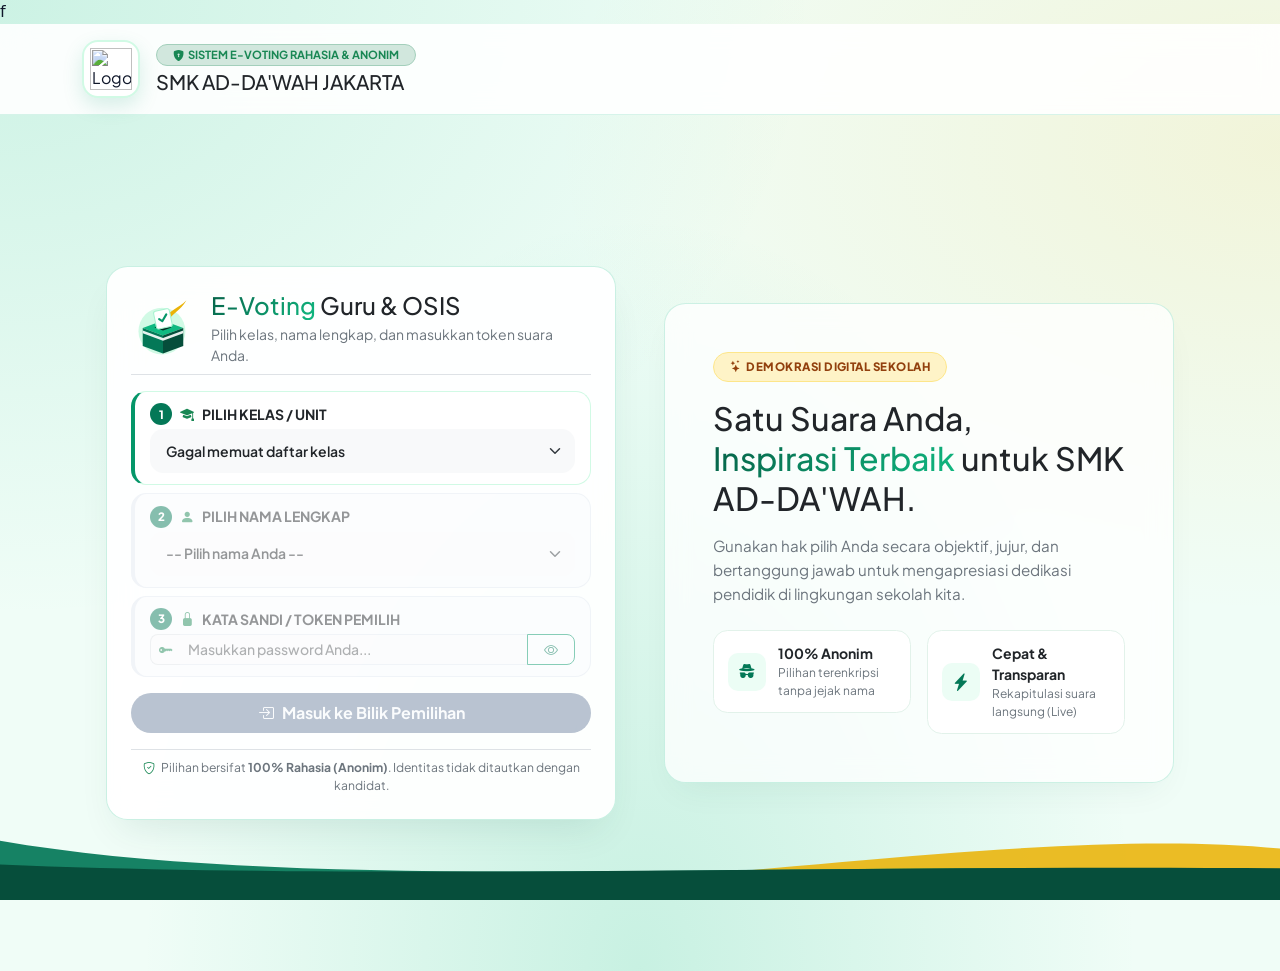
==== commit 3977d29b: "Update index.html" ====
--- a/evoting-addawah/index.html
+++ b/evoting-addawah/index.html
@@ -1,4 +1,4 @@
-<!DOCTYPE html>
+f<!DOCTYPE html>
 <html lang="id">
 <head>
     <meta charset="UTF-8">
@@ -7,7 +7,7 @@
     <!-- Bootstrap 5.3.3 CSS -->
     <link href="https://cdn.jsdelivr.net/npm/bootstrap@5.3.3/dist/css/bootstrap.min.css" rel="stylesheet">
     <!-- Bootstrap Icons -->
-    <link href="https://cdn.jsdelivr.net/npm/bootstrap-icons@1.11.3/font/bootstrap-icons.min.css" rel="stylesheet">
+    <link href="https://cdn.jsdelivr.net/npm/bootstrap-icons@1.11.3f/font/bootstrap-icons.min.css" rel="stylesheet">
     <!-- Custom Style -->
     <link rel="stylesheet" href="css/style.css">
 </head>
@@ -162,7 +162,7 @@
                             <span class="title-accent-green">Inspirasi Terbaik</span> untuk SMK AD-DA'WAH.
                         </h2>
                         <p class="text-secondary mb-4" style="font-size: 0.95rem; line-height: 1.6;">
-                            Gunakan hak pilih Anda secara objektif, jujur, dan bertanggung jawab untuk mengapresiasi dedikasi pendidik serta pengurus OSIS terbaik di lingkungan sekolah kita.
+                            Gunakan hak pilih Anda secara objektif, jujur, dan bertanggung jawab untuk mengapresiasi dedikasi pendidik di lingkungan sekolah kita.
                         </p>
 
                         <div class="row g-3">
@@ -398,4 +398,4 @@
     <script src="js/auth.js"></script>
     <script src="js/vote.js"></script>
 </body>
-</html>+</html>
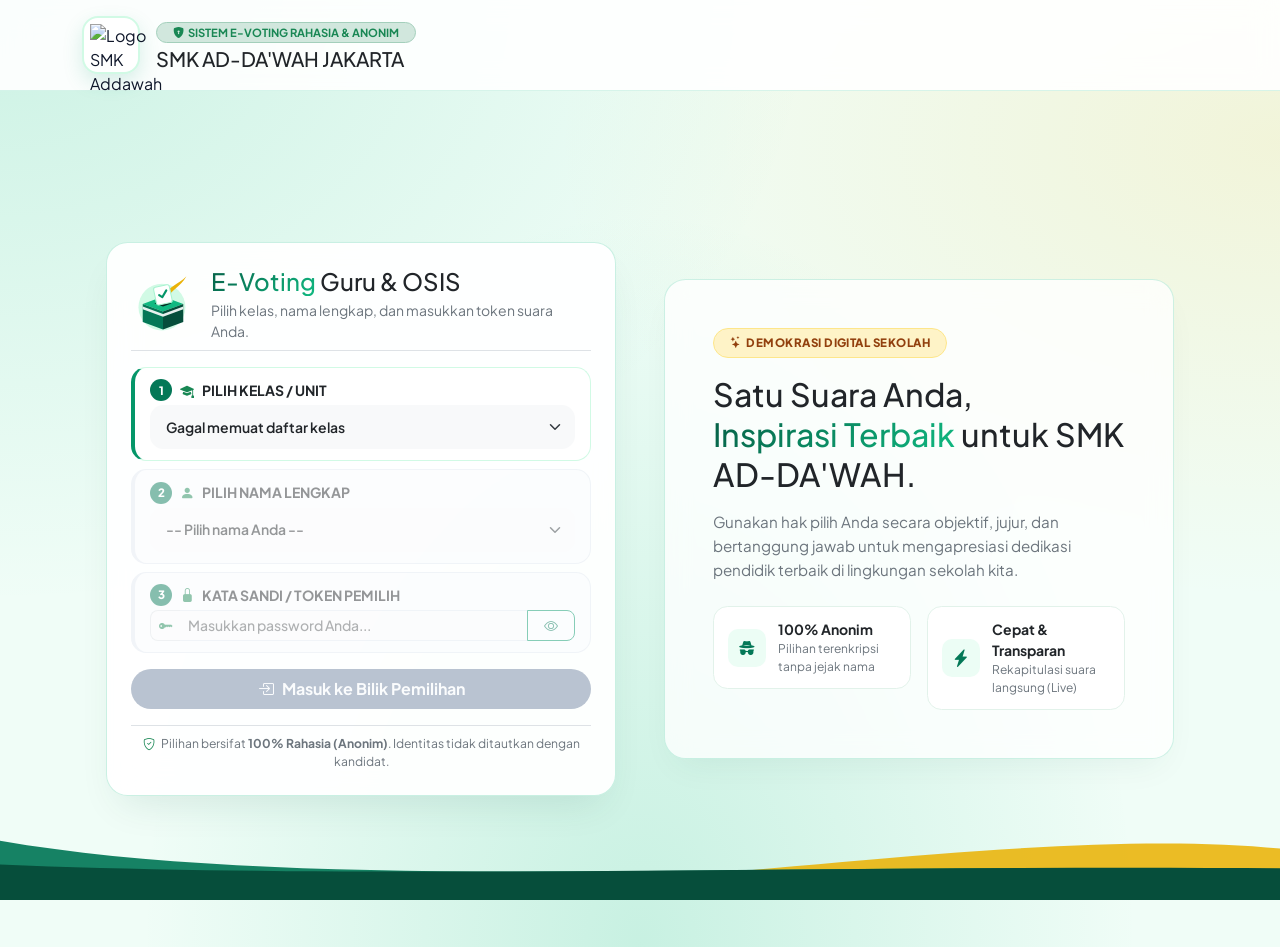
==== commit 81e69866: "superadmin" ====
--- a/evoting-addawah/index.html
+++ b/evoting-addawah/index.html
@@ -1,4 +1,4 @@
-f<!DOCTYPE html>
+<!DOCTYPE html>
 <html lang="id">
 <head>
     <meta charset="UTF-8">
@@ -7,7 +7,7 @@
     <!-- Bootstrap 5.3.3 CSS -->
     <link href="https://cdn.jsdelivr.net/npm/bootstrap@5.3.3/dist/css/bootstrap.min.css" rel="stylesheet">
     <!-- Bootstrap Icons -->
-    <link href="https://cdn.jsdelivr.net/npm/bootstrap-icons@1.11.3f/font/bootstrap-icons.min.css" rel="stylesheet">
+    <link href="https://cdn.jsdelivr.net/npm/bootstrap-icons@1.11.3/font/bootstrap-icons.min.css" rel="stylesheet">
     <!-- Custom Style -->
     <link rel="stylesheet" href="css/style.css">
 </head>
@@ -162,7 +162,7 @@
                             <span class="title-accent-green">Inspirasi Terbaik</span> untuk SMK AD-DA'WAH.
                         </h2>
                         <p class="text-secondary mb-4" style="font-size: 0.95rem; line-height: 1.6;">
-                            Gunakan hak pilih Anda secara objektif, jujur, dan bertanggung jawab untuk mengapresiasi dedikasi pendidik di lingkungan sekolah kita.
+                            Gunakan hak pilih Anda secara objektif, jujur, dan bertanggung jawab untuk mengapresiasi dedikasi pendidik terbaik di lingkungan sekolah kita.
                         </p>
 
                         <div class="row g-3">
@@ -398,4 +398,4 @@
     <script src="js/auth.js"></script>
     <script src="js/vote.js"></script>
 </body>
-</html>
+</html>
